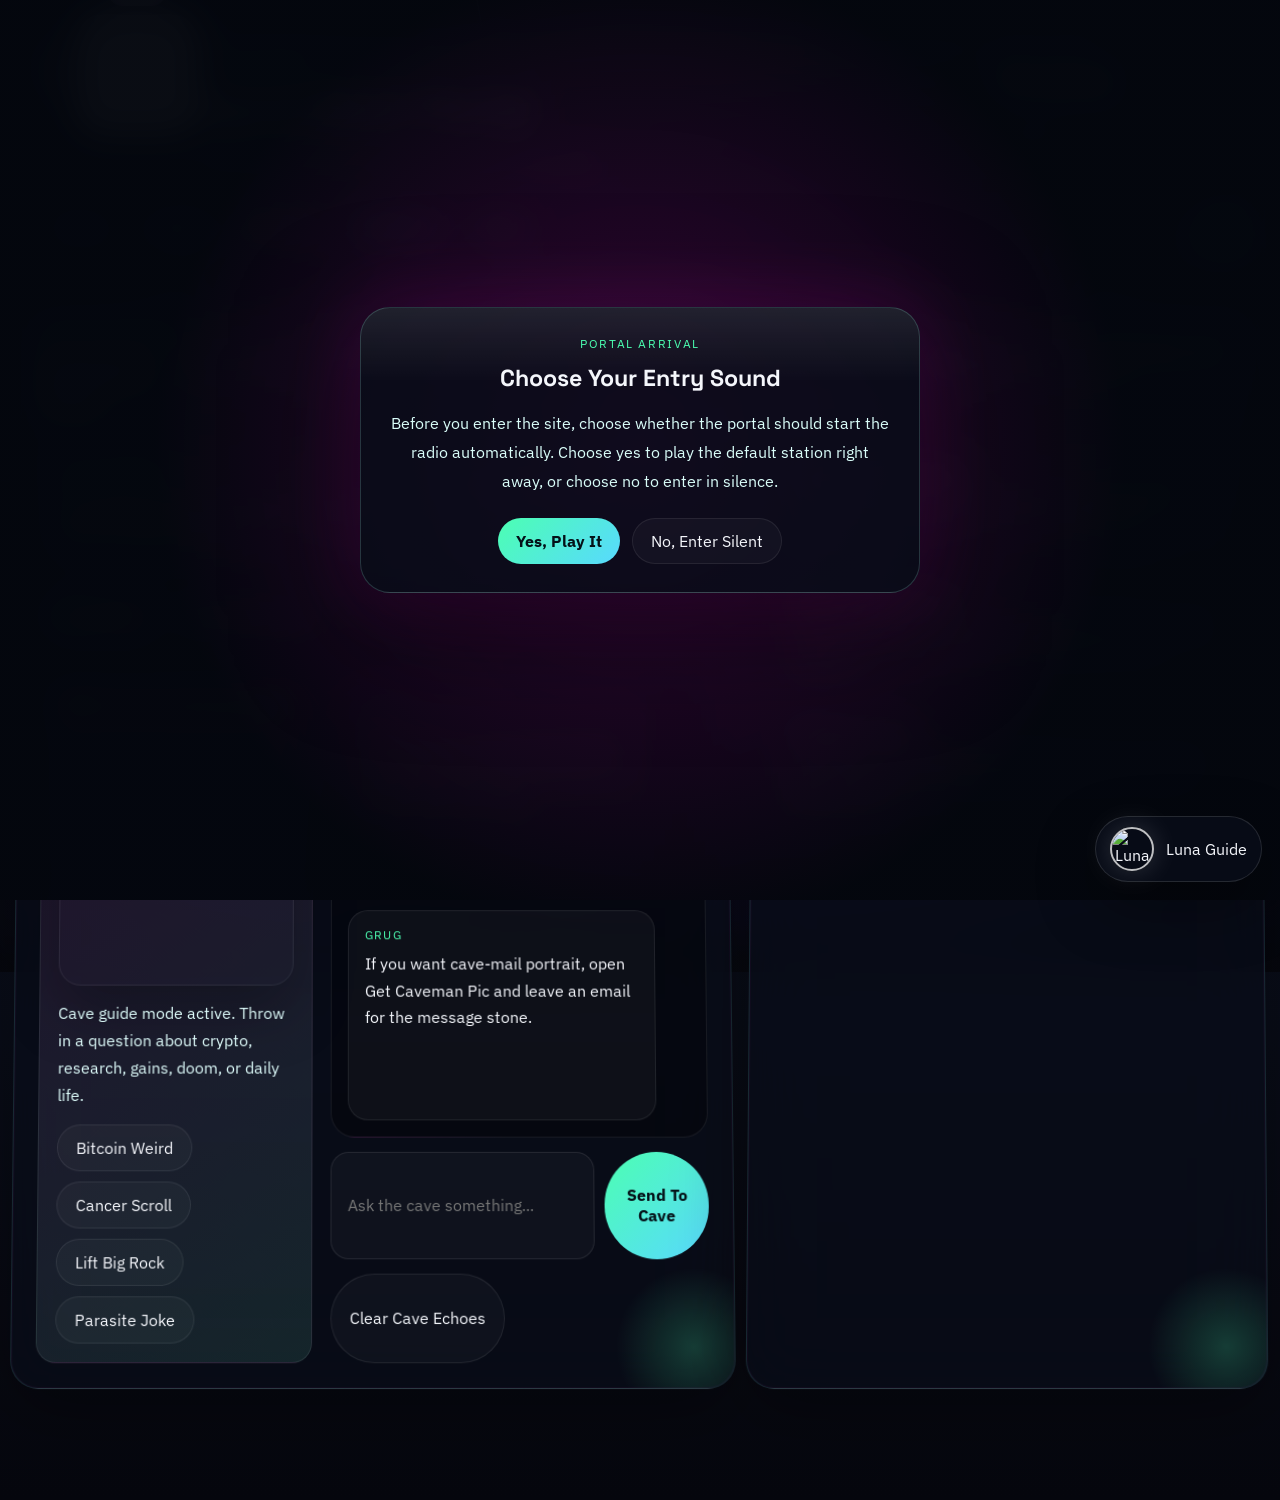
==== caveman.html @ ecd0a14e "Add files via upload" ====
<!doctype html>
<html lang="en">
  <head>
    <meta charset="UTF-8" />
    <meta name="viewport" content="width=device-width, initial-scale=1.0" />
    <meta
      name="description"
      content="A local-first signal hub for crypto market data, recent research records, and an optional opt-in radio."
    />
    <meta name="theme-color" content="#08111f" />
    <title>Abyss Watchers | Caveman Cave</title>
    <link rel="manifest" href="./manifest.json?v=20260410c" />
    <link rel="preconnect" href="https://fonts.googleapis.com" />
    <link rel="preconnect" href="https://fonts.gstatic.com" crossorigin />
    <link
      href="https://fonts.googleapis.com/css2?family=Space+Grotesk:wght@400;500;700&family=IBM+Plex+Sans:wght@400;500;600&display=swap"
      rel="stylesheet"
    />
    <link rel="stylesheet" href="./styles.css?v=20260410c" />
  </head>
  <body data-default-realm="caveman">
    <div id="abyssStage" class="abyss-stage" aria-hidden="true">
      <div class="abyss-stars"></div>
      <div class="abyss-grid-plane"></div>
      <div class="reactive-orb"></div>
      <div class="portal-sheen"></div>
      <div class="portal-beam"></div>
      <div class="portal-rings"></div>
      <div class="portal-iris"></div>
      <img
        class="abyss-logo-layer abyss-logo-echo"
        src="./assets/abyss-watchers-logo.PNG"
        alt=""
      />
      <img
        class="abyss-logo-layer abyss-logo-core"
        src="./assets/abyss-watchers-logo.PNG"
        alt=""
      />
      <div class="portal-core-glow"></div>
      <div class="abyss-vignette"></div>
    </div>
    <div class="realm-hud" aria-hidden="true">
      <p class="realm-kicker">Portal Drift</p>
      <h2 id="realmLabel" class="realm-label">Threshold</h2>
      <div class="realm-meter">
        <span id="realmMeterFill" class="realm-meter-fill"></span>
      </div>
      <p id="realmDepthValue" class="realm-depth-value">0% depth</p>
    </div>
    <div id="radioWelcomeModal" class="welcome-modal" role="dialog" aria-modal="true" aria-labelledby="radioWelcomeTitle">
      <div class="welcome-modal-backdrop"></div>
      <div class="welcome-modal-card">
        <p class="panel-label">Portal Arrival</p>
        <h2 id="radioWelcomeTitle">Choose Your Entry Sound</h2>
        <p class="welcome-copy">
          Before you enter the site, choose whether the portal should start the radio automatically.
          Choose yes to play the default station right away, or choose no to enter in silence.
        </p>
        <div class="welcome-actions">
          <button id="acceptRadio" class="primary-button" type="button">Yes, Play It</button>
          <button id="declineRadio" class="ghost-button" type="button">No, Enter Silent</button>
        </div>
      </div>
    </div>
    <div class="background-grid" aria-hidden="true"></div>
    <div class="page-shell">
      <div class="secret-cat" aria-label="Hidden cat charm">
        <div class="secret-cat-bubble">purr</div>
        <img
          class="secret-cat-image"
          src="./assets/luna.jpeg"
          alt="A fluffy black cat peeking out from the top of the website"
        />
      </div>
      <header class="site-nav glass-card">
        <div class="site-brand">
          <img
            class="site-logo"
            src="./assets/abyss-watchers-logo.PNG"
            alt="Abyss Watchers logo"
          />
          <div class="site-brand-copy">
            <p class="eyebrow">Abyss Watchers</p>
            <h1 class="site-title">Signal Mesh Portal</h1>
            <p class="subtle-copy">Choose a realm instead of digging through one huge page.</p>
          </div>
        </div>
        <div class="realm-nav" role="tablist" aria-label="Website realms">
          <a class="realm-tab" role="tab" data-realm-target="portal" aria-selected="true" href="./index.html">Portal</a>
          <a class="realm-tab" role="tab" data-realm-target="crypto" aria-selected="false" href="./crypto.html">Crypto</a>
          <a class="realm-tab" role="tab" data-realm-target="research" aria-selected="false" href="./research.html">Research</a>
          <a class="realm-tab" role="tab" data-realm-target="caveman" aria-selected="false" href="./caveman.html">Caveman</a>
          <a class="realm-tab" role="tab" data-realm-target="radio" aria-selected="false" href="./radio.html">Radio</a>
        </div>
      </header>
      <header class="hero" data-realm-pane="portal">
        <div class="hero-copy">
          <p class="eyebrow">Portal Realm</p>
          <h2 class="hero-title">Track the chain. Read the lab. Drift through the abyss.</h2>
          <p class="hero-text">
            Abyss Watchers now splits the experience into separate realms so crypto,
            NCBI health research, the caveman cave, and radio each get their own
            space instead of piling into one crowded screen.
          </p>
          <div class="hero-actions">
            <button id="refreshAll" class="primary-button" type="button">Refresh Mesh</button>
                <a class="ghost-button nav-link-button" href="./crypto.html">Open Crypto Realm</a>
                <a class="ghost-button nav-link-button" href="./research.html">Open Research Realm</a>
            <a id="openCavemanBot" class="ghost-button nav-link-button" href="./caveman.html">
              Enter Caveman Cave
            </a>
            <a class="ghost-button nav-link-button" href="./radio.html">Open Radio Realm</a>
            <button id="sharePack" class="ghost-button" type="button">Export Signal Pack</button>
            <label class="ghost-button import-button">
              Import Signal Pack
              <input id="importPack" type="file" accept="application/json" hidden />
            </label>
          </div>
          <p class="scene-instruction">Scroll to dive deeper. Click anywhere to send a ripple through the abyss.</p>
          <p id="statusMessage" class="status-message" aria-live="polite">
            Booting local mesh...
          </p>
        </div>
        <aside class="hero-panel glass-card">
          <div class="hero-art-shell">
            <img
              class="hero-art"
              src="./assets/abyss-watchers-logo.PNG"
              alt="Abyss Watchers portal artwork"
            />
            <div class="hero-art-copy">
              <p class="panel-label">Portal Feed</p>
              <p class="hero-art-text">
                The signal field bends as you move. Market motion, publication records,
                and radio controls all float inside the same abyss.
              </p>
            </div>
          </div>
          <p class="panel-label">Node Profile</p>
          <div class="node-profile">
            <div>
              <p class="metric-label">Health focus</p>
              <p id="activeTopicLabel" class="metric-value">Metabolic Health</p>
            </div>
            <div>
              <p class="metric-label">Tracked assets</p>
              <p id="watchlistCount" class="metric-value">0</p>
            </div>
            <div>
              <p class="metric-label">Node ID</p>
              <p id="nodeFingerprint" class="metric-value">Generating...</p>
            </div>
            <div>
              <p class="metric-label">Pack trust</p>
              <p id="packTrustStatus" class="metric-value">Unsigned</p>
            </div>
          </div>
          <div class="node-notes">
            <label for="nodeNotes">Why this node matters</label>
            <textarea
              id="nodeNotes"
              rows="5"
              placeholder="Leave context for your community, thesis notes, or trade ideas..."
            ></textarea>
          </div>
        </aside>
      </header>

      <main class="dashboard">
        <section class="control-strip glass-card" data-realm-pane="research">
          <div class="control-group">
            <label for="scienceQuery">Research query</label>
            <div class="search-row">
              <input
                id="scienceQuery"
                type="search"
                placeholder="Search cardio, muscle growth, viruses, parasites, cancer..."
              />
              <button id="runResearchSearch" type="button">Scan Papers</button>
            </div>
          </div>
          <div class="control-group">
            <p>Health channels</p>
            <div id="topicChips" class="chip-row" role="tablist" aria-label="Health research topics"></div>
          </div>
          <div class="control-group">
            <p>Quick move</p>
            <div class="chip-row">
              <button class="topic-chip" type="button" data-realm-target="portal">Back To Portal</button>
              <button class="topic-chip" type="button" data-realm-target="crypto">Go To Crypto</button>
            </div>
          </div>
        </section>

        <section class="overview-grid" data-realm-pane="portal">
          <article class="glass-card overview-card">
            <p class="panel-label">Market Cap</p>
            <h2 id="globalMarketCap">$0</h2>
            <p id="marketCapChange" class="market-sentiment neutral">Waiting for feed...</p>
          </article>
          <article class="glass-card overview-card">
            <p class="panel-label">24h Volume</p>
            <h2 id="globalVolume">$0</h2>
            <p class="subtle-copy">Across the tracked crypto universe.</p>
          </article>
          <article class="glass-card overview-card">
            <p class="panel-label">BTC Dominance</p>
            <h2 id="btcDominance">0%</h2>
            <p class="subtle-copy">A quick check on risk appetite.</p>
          </article>
          <article class="glass-card overview-card">
            <p class="panel-label">Research Hits</p>
            <h2 id="paperCount">0</h2>
            <p class="subtle-copy">NCBI records matching your health or disease focus.</p>
          </article>
        </section>

        <section class="content-grid realm-switch-grid">
          <article class="glass-card" data-realm-pane="crypto">
            <div class="section-heading">
              <div>
                <p class="panel-label">Crypto Pulse</p>
                <h2>Market board</h2>
              </div>
              <p class="subtle-copy">Live from public market feeds.</p>
            </div>
            <div class="realm-tools">
              <div class="search-row">
                <input
                  id="assetInput"
                  type="text"
                  placeholder="bitcoin, ethereum, solana..."
                />
                <button id="addAsset" type="button">Add Asset</button>
              </div>
              <div class="chip-row">
                <button class="topic-chip" type="button" data-realm-target="portal">Back To Portal</button>
                <button class="topic-chip" type="button" data-realm-target="research">Go To Research</button>
              </div>
            </div>
            <div class="tab-row" role="tablist" aria-label="Crypto views">
              <button
                class="section-tab"
                type="button"
                role="tab"
                data-tab-group="crypto"
                data-tab-id="board"
                aria-selected="true"
              >
                Market Board
              </button>
              <button
                class="section-tab"
                type="button"
                role="tab"
                data-tab-group="crypto"
                data-tab-id="watchlist"
                aria-selected="false"
              >
                Watchlist
              </button>
              <button
                class="section-tab"
                type="button"
                role="tab"
                data-tab-group="crypto"
                data-tab-id="pulse"
                aria-selected="false"
              >
                Macro Pulse
              </button>
            </div>
            <div id="cryptoPaneBoard" class="tab-pane">
              <div class="table-shell">
                <table>
                  <thead>
                    <tr>
                      <th>Asset</th>
                      <th>Price</th>
                      <th>24h</th>
                      <th>Market cap</th>
                      <th>Volume</th>
                    </tr>
                  </thead>
                  <tbody id="marketTableBody"></tbody>
                </table>
              </div>
            </div>
            <div id="cryptoPaneWatchlist" class="tab-pane hidden">
              <div id="watchlist" class="watchlist"></div>
            </div>
            <div id="cryptoPanePulse" class="tab-pane hidden">
              <div id="marketInsights" class="summary-panel"></div>
            </div>
          </article>

          <article class="glass-card" data-realm-pane="research">
            <div class="section-heading">
              <div>
                <p class="panel-label">Research Radar</p>
                <h2>NCBI research records</h2>
              </div>
              <p class="subtle-copy">PubMed records from NCBI, with tabs for latest items, reviews, and clinical studies.</p>
            </div>
            <div class="tab-row" role="tablist" aria-label="Research views">
              <button
                class="section-tab"
                type="button"
                role="tab"
                data-tab-group="research"
                data-tab-id="latest"
                aria-selected="true"
              >
                Latest
              </button>
              <button
                class="section-tab"
                type="button"
                role="tab"
                data-tab-group="research"
                data-tab-id="reviews"
                aria-selected="false"
              >
                Reviews
              </button>
              <button
                class="section-tab"
                type="button"
                role="tab"
                data-tab-group="research"
                data-tab-id="clinical"
                aria-selected="false"
              >
                Clinical
              </button>
            </div>
            <div id="paperFeed" class="paper-feed"></div>
          </article>
        </section>

        <section class="content-grid" data-realm-pane="portal">
          <article class="glass-card">
            <div class="section-heading">
              <div>
                <p class="panel-label">Mesh Trust</p>
                <h2>Signed sharing</h2>
              </div>
              <p class="subtle-copy">
                Portable packs are owned by your node and verified on import.
              </p>
            </div>
            <div class="summary-panel">
              <article class="summary-point">
                <h3>Self-owned identity</h3>
                <p>Your browser creates and keeps a local node keypair for signed signal packs.</p>
              </article>
              <article class="summary-point">
                <h3>Verified imports</h3>
                <p>Imported packs are checked against the included public key so tampered or unsigned bundles are visible immediately.</p>
              </article>
              <article class="summary-point">
                <h3>NCBI-backed reading</h3>
                <p>The research tabs now pull PubMed record metadata from NCBI instead of a broader cross-publisher feed.</p>
              </article>
            </div>
          </article>

          <article class="glass-card">
            <div class="section-heading">
              <div>
                <p class="panel-label">Signal Summary</p>
                <h2>Cross-domain briefing</h2>
              </div>
              <p class="subtle-copy">A quick narrative stitched from market and research movement.</p>
            </div>
            <div id="summaryPanel" class="summary-panel"></div>
          </article>
        </section>

        <section class="content-grid caveman-grid" data-realm-pane="caveman">
          <article id="cavemanSection" class="glass-card caveman-card">
            <div class="section-heading">
              <div>
                <p class="panel-label">Primitive Relay</p>
                <h2>Caveman Cave</h2>
              </div>
              <p class="subtle-copy">
                Ask a question, get a ridiculous cave answer, then prep a caveman portrait email.
              </p>
            </div>
            <div class="caveman-ai-bar">
              <div>
                <p class="panel-label">Local Brain</p>
                <p id="cavemanAiStatus" class="subtle-copy">Checking local Ollama cave...</p>
              </div>
              <div class="radio-actions">
                <button id="cavemanToggleAi" class="ghost-button" type="button">Use Ollama Brain</button>
                <button id="cavemanRetryAi" class="ghost-button" type="button">Retry Brain Check</button>
              </div>
            </div>
            <div class="tab-row" role="tablist" aria-label="Caveman bot views">
              <button
                class="section-tab"
                type="button"
                role="tab"
                data-tab-group="caveman"
                data-tab-id="chat"
                aria-selected="true"
              >
                Stone Chat
              </button>
              <button
                class="section-tab"
                type="button"
                role="tab"
                data-tab-group="caveman"
                data-tab-id="gift"
                aria-selected="false"
              >
                Get Caveman Pic
              </button>
            </div>

            <div id="cavemanPaneChat" class="tab-pane">
              <div class="caveman-chat-layout">
                <aside class="caveman-portrait-shell">
                  <img
                    class="caveman-portrait"
                    src="./assets/caveman.webp"
                    alt="Humorous caveman portrait"
                  />
                  <p class="caveman-caption">
                    Cave guide mode active. Throw in a question about crypto, research, gains, doom, or daily life.
                  </p>
                  <div class="chip-row caveman-prompts">
                    <button class="topic-chip" type="button" data-caveman-prompt="Why is bitcoin acting weird today?">
                      Bitcoin Weird
                    </button>
                    <button class="topic-chip" type="button" data-caveman-prompt="What does new cancer research mean?">
                      Cancer Scroll
                    </button>
                    <button class="topic-chip" type="button" data-caveman-prompt="How do I get stronger fast?">
                      Lift Big Rock
                    </button>
                    <button class="topic-chip" type="button" data-caveman-prompt="Tell me something funny about parasites.">
                      Parasite Joke
                    </button>
                  </div>
                </aside>

                <div class="caveman-chat-shell">
                  <div id="cavemanTranscript" class="caveman-transcript" aria-live="polite"></div>
                  <div class="search-row caveman-input-row">
                    <input
                      id="cavemanInput"
                      type="text"
                      placeholder="Ask the cave something..."
                    />
                    <button id="cavemanSend" type="button">Send To Cave</button>
                  </div>
                  <button id="cavemanClear" class="ghost-button caveman-clear" type="button">
                    Clear Cave Echoes
                  </button>
                </div>
              </div>
            </div>

            <div id="cavemanPaneGift" class="tab-pane hidden">
              <div class="caveman-gift-grid">
                <div class="caveman-form">
                  <label for="cavemanName">Name</label>
                  <input id="cavemanName" type="text" placeholder="Who enter cave?" />
                  <label for="cavemanEmail">Email</label>
                  <input id="cavemanEmail" type="email" placeholder="Where Grug send message stone?" />
                  <p class="subtle-copy">
                    The static site can prepare the email in your mail app. Real automatic sending would need a mail service.
                  </p>
                </div>

                <div class="caveman-mail-card">
                  <img
                    class="caveman-mail-preview"
                    src="./assets/caveman.webp"
                    alt="Caveman portrait preview"
                  />
                  <div class="radio-actions">
                    <button id="cavemanPrepareEmail" class="primary-button" type="button">
                      Prepare Caveman Email
                    </button>
                    <a
                      id="cavemanOpenPortrait"
                      class="ghost-button caveman-link-button"
                      href="./assets/caveman.webp"
                      target="_blank"
                      rel="noreferrer"
                    >
                      Open Portrait
                    </a>
                  </div>
                  <p id="cavemanMailStatus" class="status-message">
                    Enter your name and email, then let the cave prepare the message.
                  </p>
                </div>
              </div>
            </div>
          </article>

          <article class="glass-card">
            <div class="section-heading">
              <div>
                <p class="panel-label">Primitive Protocol</p>
                <h2>How the cave works</h2>
              </div>
              <p class="subtle-copy">Ridiculous on purpose, honest about what the browser can actually do.</p>
            </div>
            <div class="summary-panel">
              <article class="summary-point">
                <h3>Question-based replies</h3>
                <p>The bot riffs differently if you ask about crypto, health, cancer, viruses, parasites, workouts, or everyday nonsense.</p>
              </article>
              <article class="summary-point">
                <h3>Name and email ritual</h3>
                <p>The cave asks who you are, remembers your name locally, and uses your email to prepare a prefilled caveman message.</p>
              </article>
              <article class="summary-point">
                <h3>No fake sending</h3>
                <p>This node does not silently send mail on its own. It opens your mail app with the caveman picture link so the flow stays factual.</p>
              </article>
            </div>
          </article>
        </section>

        <section class="content-grid" data-realm-pane="radio">
          <article class="glass-card radio-card">
            <div class="section-heading">
              <div>
                <p class="panel-label">Broadcast Console</p>
                <h2>Portal soundtrack</h2>
              </div>
              <p class="subtle-copy">Music choice now happens at entry. Use the console here after you enter.</p>
            </div>

            <div class="radio-console-copy">
              <p class="radio-copy">
                If you entered in silence, you can reopen the portal prompt or load a custom YouTube station from here.
              </p>
              <button id="reopenRadioPrompt" class="ghost-button" type="button">Reopen Music Prompt</button>
            </div>

            <div id="radioControls" class="radio-controls hidden">
              <div class="control-group">
                <p>Quick fills</p>
                <div class="chip-row">
                  <button class="topic-chip" type="button" data-radio-fill="Abyss auto radio">
                    Default Station
                  </button>
                  <button class="topic-chip" type="button" data-radio-fill="Luhh Dyl mix">
                    Luhh Dyl
                  </button>
                </div>
              </div>

              <div class="control-group">
                <label for="radioInput">YouTube link or ID</label>
                <div class="search-row">
                  <input
                    id="radioInput"
                    type="text"
                    placeholder="Paste a YouTube video or playlist link to start the station"
                  />
                  <button id="loadRadio" type="button">Load Station</button>
                </div>
              </div>

              <div class="radio-actions">
                <button id="openYoutubeSearch" class="ghost-button" type="button">
                  Search On YouTube
                </button>
                <button id="stopRadio" class="ghost-button" type="button">
                  Stop Radio
                </button>
              </div>

              <p id="radioStatus" class="status-message">
                Pick a YouTube link or use a quick fill, then load the station.
              </p>

              <div id="radioPlayerShell" class="radio-player-shell hidden">
                <iframe
                  id="radioPlayer"
                  class="radio-player"
                  title="Abyss Watchers radio"
                  allow="autoplay; encrypted-media; picture-in-picture"
                  referrerpolicy="strict-origin-when-cross-origin"
                ></iframe>
              </div>
            </div>
          </article>

          <article class="glass-card">
            <div class="section-heading">
              <div>
                <p class="panel-label">Playback Notes</p>
                <h2>How the radio behaves</h2>
              </div>
              <p class="subtle-copy">Built to respect user choice and browser autoplay rules.</p>
            </div>
            <div class="summary-panel">
              <article class="summary-point">
                <h3>Consent first</h3>
                <p>The station stays silent until someone chooses yes in the welcome portal prompt.</p>
              </article>
              <article class="summary-point">
                <h3>Source accuracy</h3>
                <p>Crypto data comes from CoinGecko and research results come from NCBI PubMed records, which surface legitimate indexed articles but do not replace scientific review.</p>
              </article>
              <article class="summary-point">
                <h3>Autoplay caveat</h3>
                <p>Because browsers can still block audible autoplay, the player may occasionally need one extra press inside the YouTube frame even after consent.</p>
              </article>
            </div>
          </article>
        </section>
      </main>
    </div>

    <template id="topicChipTemplate">
      <button class="topic-chip" type="button" role="tab" aria-selected="false"></button>
    </template>

    <aside class="luna-guide">
      <button id="lunaToggle" class="luna-toggle" type="button" aria-expanded="false">
        <img class="luna-avatar" src="./assets/luna.jpeg" alt="Luna the helper cat" />
        <span>Luna Guide</span>
      </button>
      <section id="lunaPanel" class="luna-panel hidden" aria-label="Luna helper guide">
        <div class="luna-panel-header">
          <img class="luna-avatar luna-avatar-large" src="./assets/luna.jpeg" alt="Luna the helper cat" />
          <div>
            <p class="panel-label">Helper AI</p>
            <h2>Luna Guide</h2>
            <p id="lunaContext" class="subtle-copy">Luna is watching the portal.</p>
          </div>
        </div>
        <div id="lunaTranscript" class="luna-transcript" aria-live="polite"></div>
        <div id="lunaFaqChips" class="chip-row luna-faqs"></div>
        <div class="search-row">
          <input id="lunaInput" type="text" placeholder="Ask Luna where things are..." />
          <button id="lunaSend" type="button">Ask Luna</button>
        </div>
      </section>
    </aside>

    <script src="./app.js?v=20260410c" defer></script>
  </body>
</html>
---- styles.css ----
:root {
  --bg: #08111f;
  --bg-soft: rgba(9, 18, 32, 0.82);
  --panel: rgba(9, 18, 32, 0.72);
  --panel-strong: rgba(16, 30, 52, 0.94);
  --text: #f4f6fb;
  --muted: #9eb1c7;
  --accent: #4cffb2;
  --accent-strong: #00d68f;
  --warm: #ffb84d;
  --danger: #ff6b7d;
  --border: rgba(255, 255, 255, 0.08);
  --shadow: 0 30px 80px rgba(0, 0, 0, 0.32);
  --radius-xl: 28px;
  --radius-lg: 20px;
  --scene-drift-x: 0px;
  --scene-drift-y: 0px;
  --scene-rotate: -8deg;
  --scene-zoom: 1;
  --scene-card-shift: 0px;
  --pulse-x: 50%;
  --pulse-y: 50%;
  --pointer-x: 50%;
  --pointer-y: 50%;
  --pointer-tilt-x: 0deg;
  --pointer-tilt-y: 0deg;
  --realm-hue: 0deg;
  --realm-saturation: 1;
  --realm-progress: 0;
  --portal-energy: 1;
}

* {
  box-sizing: border-box;
}

html {
  color-scheme: dark;
}

body {
  margin: 0;
  min-height: 100vh;
  font-family: "IBM Plex Sans", sans-serif;
  color: var(--text);
  background:
    radial-gradient(circle at top left, rgba(76, 255, 178, 0.12), transparent 24%),
    radial-gradient(circle at top right, rgba(72, 145, 255, 0.18), transparent 22%),
    linear-gradient(180deg, #060710 0%, #0b1020 38%, #05060d 100%);
  overflow-x: hidden;
}

body::before {
  content: "";
  position: fixed;
  inset: 0;
  background:
    radial-gradient(circle at var(--pulse-x) var(--pulse-y), rgba(255, 0, 224, 0.18), transparent 0),
    radial-gradient(circle at 50% 40%, rgba(145, 255, 244, 0.11), transparent 30%);
  opacity: 0.9;
  pointer-events: none;
  z-index: 0;
}

body.scene-pulse::before {
  animation: pulse-wave 900ms ease-out forwards;
}

body[data-realm="crypto"] {
  --realm-hue: 24deg;
  --realm-saturation: 1.18;
}

body[data-realm="research"] {
  --realm-hue: 110deg;
  --realm-saturation: 1.08;
}

body[data-realm="caveman"] {
  --realm-hue: -46deg;
  --realm-saturation: 1.14;
}

body[data-realm="radio"] {
  --realm-hue: 58deg;
  --realm-saturation: 1.2;
}

.abyss-stage {
  position: fixed;
  inset: -8vh -6vw;
  z-index: 0;
  overflow: hidden;
  pointer-events: none;
  transform:
    translate3d(var(--scene-drift-x), var(--scene-drift-y), 0)
    scale(var(--scene-zoom));
  transition: transform 220ms ease-out;
}

.abyss-logo-layer,
.abyss-stars,
.abyss-grid-plane,
.abyss-vignette,
.reactive-orb,
.portal-sheen,
.portal-beam,
.portal-rings,
.portal-iris,
.portal-core-glow {
  position: absolute;
  inset: 0;
}

.abyss-stars {
  background:
    radial-gradient(circle at 18% 24%, rgba(188, 255, 249, 0.88) 0 2px, transparent 3px),
    radial-gradient(circle at 82% 22%, rgba(255, 0, 228, 0.8) 0 2px, transparent 3px),
    radial-gradient(circle at 72% 74%, rgba(84, 255, 210, 0.75) 0 2px, transparent 3px),
    radial-gradient(circle at 10% 70%, rgba(255, 255, 255, 0.7) 0 1px, transparent 2px),
    radial-gradient(circle at 42% 12%, rgba(109, 184, 255, 0.65) 0 1px, transparent 2px);
  filter: blur(0.2px);
  opacity: 0.9;
  transform: translate3d(calc(var(--scene-drift-x) * -0.5), calc(var(--scene-drift-y) * -0.4), 0);
}

.abyss-grid-plane {
  background-image:
    linear-gradient(rgba(122, 247, 255, 0.11) 1px, transparent 1px),
    linear-gradient(90deg, rgba(255, 0, 217, 0.12) 1px, transparent 1px);
  background-size: 64px 64px;
  opacity: 0.25;
  transform:
    perspective(1200px)
    rotateX(78deg)
    translateY(44vh)
    scale(1.8);
  transform-origin: center;
}

.reactive-orb {
  background:
    radial-gradient(circle at var(--pointer-x) var(--pointer-y), rgba(255, 255, 255, 0.18), transparent 0),
    radial-gradient(circle at 50% 50%, rgba(255, 0, 228, 0.08), transparent 38%);
  mix-blend-mode: screen;
  opacity: 0.95;
  filter: hue-rotate(var(--realm-hue)) saturate(var(--realm-saturation));
  animation: portal-orb-pulse 9s ease-in-out infinite;
}

.portal-sheen {
  background:
    linear-gradient(120deg, transparent 0%, rgba(255, 255, 255, 0.06) 42%, transparent 52%),
    radial-gradient(circle at var(--pointer-x) var(--pointer-y), rgba(84, 255, 210, 0.16), transparent 26%);
  opacity: 0.7;
  transform: translate3d(calc(var(--scene-drift-x) * -0.22), calc(var(--scene-drift-y) * -0.22), 0);
}

.portal-beam {
  background:
    radial-gradient(circle at center, rgba(247, 76, 255, 0.28), transparent 18%),
    conic-gradient(from 0deg, rgba(84, 255, 210, 0.08), rgba(255, 0, 221, 0.2), rgba(84, 255, 210, 0.08));
  filter: blur(18px) hue-rotate(var(--realm-hue)) saturate(calc(1.25 * var(--realm-saturation)));
  transform: scale(calc(0.94 + var(--realm-progress) * 0.12));
  opacity: calc(0.58 + var(--realm-progress) * 0.2);
}

.portal-rings {
  inset: 12vh 14vw;
  margin: auto;
  border-radius: 50%;
  border: 1px solid rgba(163, 255, 245, 0.22);
  box-shadow:
    0 0 0 14px rgba(255, 0, 217, 0.06),
    0 0 0 42px rgba(84, 255, 210, 0.05),
    0 0 120px rgba(255, 0, 221, 0.16);
  transform:
    translate3d(calc(var(--scene-drift-x) * 0.15), calc(var(--scene-drift-y) * 0.15), 0)
    rotateX(var(--pointer-tilt-y))
    rotateY(var(--pointer-tilt-x))
    scale(calc(0.92 + var(--realm-progress) * 0.18));
  animation: portal-ring-spin 16s linear infinite;
}

.portal-iris {
  inset: 20vh 24vw;
  margin: auto;
  border-radius: 50%;
  background:
    radial-gradient(circle at center, rgba(255, 255, 255, 0.8) 0 2%, rgba(255, 0, 228, 0.55) 9%, rgba(15, 9, 22, 0.1) 21%, transparent 40%),
    conic-gradient(from 0deg, rgba(255, 0, 225, 0.34), rgba(84, 255, 210, 0.18), rgba(255, 0, 225, 0.34));
  filter: blur(10px);
  opacity: calc(0.72 + var(--realm-progress) * 0.2);
  transform:
    rotate(calc(var(--scene-rotate) * -1.8))
    translate3d(calc(var(--scene-drift-x) * 0.2), calc(var(--scene-drift-y) * 0.2), 0)
    scale(calc(0.9 + var(--realm-progress) * 0.24));
  animation: portal-iris-breathe 5.8s ease-in-out infinite;
}

.abyss-logo-layer {
  width: min(84vw, 1080px);
  height: min(84vw, 1080px);
  margin: auto;
  top: 50%;
  left: 50%;
  inset: auto;
  transform-origin: center;
}

.abyss-logo-core {
  transform:
    translate(-50%, -48%)
    translate3d(calc(var(--scene-drift-x) * 0.28), calc(var(--scene-drift-y) * 0.28), 0)
    rotate(var(--scene-rotate))
    rotateX(var(--pointer-tilt-y))
    rotateY(var(--pointer-tilt-x))
    scale(calc(1 + (var(--scene-zoom) - 1) * 1.15));
  filter:
    hue-rotate(var(--realm-hue))
    saturate(calc(1.24 * var(--realm-saturation)))
    contrast(1.18)
    brightness(0.96)
    drop-shadow(0 0 66px rgba(255, 0, 225, 0.48));
  opacity: 0.96;
}

.abyss-logo-echo {
  transform:
    translate(calc(-50% + (var(--scene-drift-x) * -0.32)), calc(-48% + (var(--scene-drift-y) * -0.32)))
    rotate(calc(var(--scene-rotate) * -1))
    scale(1.24);
  filter: blur(18px) saturate(1.7);
  opacity: 0.4;
  mix-blend-mode: screen;
}

.portal-core-glow {
  inset: 26vh 33vw;
  margin: auto;
  border-radius: 50%;
  background:
    radial-gradient(circle, rgba(255, 255, 255, 0.92) 0 7%, rgba(255, 0, 228, 0.46) 15%, rgba(84, 255, 210, 0.12) 28%, transparent 56%);
  filter: blur(18px);
  opacity: calc(0.85 + var(--realm-progress) * 0.15);
}

.abyss-vignette {
  background:
    radial-gradient(circle at center, transparent 26%, rgba(5, 6, 13, 0.18) 58%, rgba(5, 6, 13, 0.92) 100%),
    linear-gradient(180deg, rgba(4, 6, 12, 0.12), rgba(4, 6, 12, 0.65));
}

button,
input,
textarea {
  font: inherit;
}

button {
  cursor: pointer;
  border: 0;
}

.background-grid {
  position: fixed;
  inset: 0;
  background-image:
    linear-gradient(rgba(255, 255, 255, 0.05) 1px, transparent 1px),
    linear-gradient(90deg, rgba(255, 255, 255, 0.05) 1px, transparent 1px);
  background-size: 70px 70px;
  mask-image: radial-gradient(circle at center, black 45%, transparent 90%);
  pointer-events: none;
}

.page-shell {
  position: relative;
  z-index: 1;
  width: min(1380px, calc(100% - 32px));
  margin: 0 auto;
  padding: 32px 0 120px;
}

.site-nav {
  display: grid;
  gap: 18px;
  margin-bottom: 22px;
}

.site-brand {
  display: flex;
  align-items: center;
  gap: 18px;
  flex-wrap: wrap;
}

.site-logo {
  width: clamp(88px, 10vw, 132px);
  aspect-ratio: 1 / 1;
  object-fit: cover;
  border-radius: 26px;
  border: 1px solid rgba(255, 255, 255, 0.14);
  box-shadow: 0 24px 60px rgba(0, 0, 0, 0.32);
}

.site-brand-copy {
  display: grid;
  gap: 6px;
}

.site-title {
  margin: 0;
  font-size: clamp(2rem, 3vw, 3rem);
  line-height: 0.96;
}

.realm-nav {
  display: flex;
  gap: 10px;
  flex-wrap: wrap;
}

.realm-tab {
  border-radius: 999px;
  padding: 12px 18px;
  background: rgba(255, 255, 255, 0.04);
  color: var(--text);
  border: 1px solid rgba(255, 255, 255, 0.1);
  text-decoration: none;
  display: inline-flex;
  align-items: center;
  justify-content: center;
  transition:
    transform 180ms ease,
    border-color 180ms ease,
    background 180ms ease,
    box-shadow 180ms ease;
}

.realm-tab[aria-selected="true"] {
  background: linear-gradient(135deg, rgba(84, 255, 210, 0.22), rgba(255, 0, 225, 0.2));
  border-color: rgba(84, 255, 210, 0.45);
  box-shadow: 0 0 32px rgba(255, 0, 225, 0.16);
}

.realm-switch-grid {
  align-items: start;
}

.realm-tools {
  display: grid;
  gap: 14px;
  margin-bottom: 18px;
}

.nav-link-button {
  text-decoration: none;
  display: inline-flex;
  align-items: center;
  justify-content: center;
}

.luna-guide {
  position: fixed;
  right: 18px;
  bottom: 18px;
  z-index: 6;
  display: grid;
  justify-items: end;
  gap: 12px;
}

.luna-toggle {
  display: inline-flex;
  align-items: center;
  gap: 12px;
  padding: 10px 14px;
  border-radius: 999px;
  background: rgba(8, 12, 23, 0.92);
  color: var(--text);
  border: 1px solid rgba(255, 255, 255, 0.12);
  box-shadow: 0 24px 60px rgba(0, 0, 0, 0.34);
}

.luna-avatar {
  width: 44px;
  height: 44px;
  object-fit: cover;
  border-radius: 50%;
  border: 2px solid rgba(255, 255, 255, 0.74);
  box-shadow: 0 0 28px rgba(255, 255, 255, 0.16);
}

.luna-avatar-large {
  width: 72px;
  height: 72px;
}

.luna-panel {
  width: min(420px, calc(100vw - 28px));
  padding: 18px;
  border-radius: 26px;
  background:
    linear-gradient(180deg, rgba(255, 255, 255, 0.08), transparent 26%),
    rgba(7, 11, 21, 0.96);
  border: 1px solid rgba(255, 255, 255, 0.12);
  box-shadow: 0 28px 90px rgba(0, 0, 0, 0.42);
  display: grid;
  gap: 14px;
}

.luna-panel-header {
  display: grid;
  grid-template-columns: auto 1fr;
  gap: 14px;
  align-items: center;
}

.luna-transcript {
  min-height: 220px;
  max-height: 320px;
  overflow: auto;
  padding: 14px;
  border-radius: 20px;
  border: 1px solid rgba(255, 255, 255, 0.08);
  background: rgba(255, 255, 255, 0.03);
  display: grid;
  gap: 10px;
}

.luna-bubble {
  max-width: 92%;
  padding: 12px 14px;
  border-radius: 18px;
  border: 1px solid rgba(255, 255, 255, 0.08);
}

.luna-bubble p {
  margin: 0;
  line-height: 1.6;
}

.luna-bubble-bot {
  background: rgba(255, 255, 255, 0.04);
}

.luna-bubble-user {
  margin-left: auto;
  background: linear-gradient(145deg, rgba(255, 214, 235, 0.18), rgba(255, 255, 255, 0.08));
}

.luna-speaker {
  margin-bottom: 6px !important;
  font-size: 0.72rem;
  letter-spacing: 0.12em;
  text-transform: uppercase;
  color: #ffdff1;
}

.luna-faqs {
  align-items: stretch;
}

.secret-cat {
  position: fixed;
  top: 8px;
  left: clamp(20px, 6vw, 92px);
  z-index: 4;
  display: grid;
  justify-items: center;
  gap: 8px;
  transform: translateY(-22%);
  transition: transform 220ms ease;
}

.secret-cat:hover {
  transform: translateY(0);
}

.secret-cat-bubble {
  padding: 8px 14px;
  border-radius: 999px;
  background: rgba(255, 245, 252, 0.94);
  color: #38162d;
  font-family: "Space Grotesk", sans-serif;
  font-size: 0.86rem;
  font-weight: 700;
  letter-spacing: 0.08em;
  text-transform: lowercase;
  box-shadow:
    0 14px 34px rgba(0, 0, 0, 0.18),
    0 0 20px rgba(255, 182, 222, 0.28);
}

.secret-cat-image {
  width: 120px;
  aspect-ratio: 1 / 1;
  object-fit: cover;
  border-radius: 26px;
  border: 1px solid rgba(255, 255, 255, 0.58);
  background: rgba(255, 255, 255, 0.9);
  box-shadow:
    0 18px 46px rgba(0, 0, 0, 0.28),
    0 0 44px rgba(255, 255, 255, 0.18);
}

.realm-hud {
  position: fixed;
  top: 24px;
  right: 24px;
  z-index: 2;
  width: min(280px, calc(100vw - 32px));
  padding: 18px;
  border-radius: 24px;
  background: rgba(8, 12, 23, 0.52);
  border: 1px solid rgba(166, 255, 244, 0.16);
  backdrop-filter: blur(22px);
  box-shadow: 0 20px 60px rgba(0, 0, 0, 0.34);
}

.welcome-modal {
  position: fixed;
  inset: 0;
  z-index: 5;
  display: grid;
  place-items: center;
  padding: 20px;
}

.welcome-modal-backdrop {
  position: absolute;
  inset: 0;
  background:
    radial-gradient(circle at center, rgba(255, 0, 221, 0.18), rgba(4, 7, 14, 0.88) 62%),
    rgba(3, 5, 11, 0.82);
  backdrop-filter: blur(16px);
}

.welcome-modal-card {
  position: relative;
  z-index: 1;
  width: min(560px, 100%);
  padding: 28px;
  border-radius: 30px;
  background:
    linear-gradient(180deg, rgba(255, 255, 255, 0.09), transparent 26%),
    rgba(9, 12, 24, 0.84);
  border: 1px solid rgba(168, 255, 244, 0.18);
  box-shadow:
    0 30px 120px rgba(0, 0, 0, 0.52),
    0 0 80px rgba(255, 0, 228, 0.18);
  text-align: center;
}

.welcome-copy {
  margin: 16px 0 22px;
  color: #dafefa;
  line-height: 1.8;
}

.welcome-actions {
  display: flex;
  gap: 12px;
  justify-content: center;
  flex-wrap: wrap;
}

.realm-kicker,
.realm-depth-value {
  margin: 0;
  text-transform: uppercase;
  letter-spacing: 0.14em;
  font-size: 0.72rem;
  color: #c4fff7;
}

.realm-label {
  margin: 8px 0 12px;
  font-size: clamp(1.1rem, 2vw, 1.5rem);
}

.realm-meter {
  width: 100%;
  height: 10px;
  border-radius: 999px;
  background: rgba(255, 255, 255, 0.08);
  overflow: hidden;
  margin-bottom: 12px;
}

.realm-meter-fill {
  display: block;
  height: 100%;
  width: calc(var(--realm-progress) * 100%);
  border-radius: inherit;
  background: linear-gradient(90deg, #6dffe0, #ff31e9);
  box-shadow: 0 0 28px rgba(255, 49, 233, 0.5);
}

.hero,
.content-grid,
.overview-grid {
  display: grid;
  gap: 20px;
}

.hero {
  grid-template-columns: 1.5fr 0.9fr;
  align-items: stretch;
  margin-bottom: 28px;
  min-height: 92vh;
  padding-top: 6vh;
}

.hero-copy,
.glass-card {
  position: relative;
  overflow: hidden;
}

.hero-copy {
  padding: 28px 0;
  transform: translateY(calc(var(--scene-card-shift) * -0.35));
}

.eyebrow,
.panel-label {
  margin: 0 0 12px;
  text-transform: uppercase;
  letter-spacing: 0.14em;
  font-size: 0.72rem;
  color: var(--accent);
}

h1,
h2 {
  margin: 0;
  font-family: "Space Grotesk", sans-serif;
}

h1 {
  max-width: 14ch;
  font-size: clamp(3rem, 5vw, 5.6rem);
  line-height: 0.94;
}

h2 {
  font-size: clamp(1.45rem, 1.8vw, 2rem);
}

.hero-title {
  max-width: 13ch;
  font-size: clamp(3rem, 5vw, 5.2rem);
  line-height: 0.94;
}

.hero-text,
.subtle-copy,
.status-message,
.paper-meta,
.summary-panel p,
.watchlist-item p {
  color: var(--muted);
}

.hero-text {
  max-width: 62ch;
  font-size: 1.05rem;
  line-height: 1.75;
  margin: 18px 0 24px;
}

.scene-instruction {
  margin: 0 0 14px;
  color: #f2deff;
  font-size: 0.95rem;
  letter-spacing: 0.06em;
  text-transform: uppercase;
  text-shadow: 0 0 18px rgba(255, 0, 221, 0.32);
}

.hero-actions {
  display: flex;
  gap: 12px;
  flex-wrap: wrap;
  margin-bottom: 16px;
}

.primary-button,
.ghost-button,
.search-row button,
.watchlist-item button,
.topic-chip {
  border-radius: 999px;
  padding: 12px 18px;
  transition:
    transform 180ms ease,
    background 180ms ease,
    border-color 180ms ease;
}

.primary-button,
.search-row button {
  background: linear-gradient(135deg, var(--accent) 0%, #58d9ff 100%);
  color: #041118;
  font-weight: 700;
}

.ghost-button,
.watchlist-item button,
.topic-chip {
  background: rgba(255, 255, 255, 0.03);
  color: var(--text);
  border: 1px solid var(--border);
}

.primary-button:hover,
.ghost-button:hover,
.search-row button:hover,
.watchlist-item button:hover,
.topic-chip:hover {
  transform: translateY(-1px);
}

.glass-card {
  background:
    linear-gradient(180deg, rgba(255, 255, 255, 0.09), transparent 30%),
    rgba(8, 13, 24, 0.68);
  border: 1px solid rgba(140, 255, 248, 0.12);
  border-radius: var(--radius-xl);
  box-shadow:
    0 20px 70px rgba(0, 0, 0, 0.36),
    inset 0 0 0 1px rgba(255, 0, 230, 0.04);
  backdrop-filter: blur(30px);
  padding: 24px;
  transform:
    perspective(900px)
    translateY(calc(var(--scene-card-shift) * -0.2))
    rotateX(1.6deg);
}

.hero-panel::after,
.glass-card::after {
  content: "";
  position: absolute;
  inset: auto -40px -40px auto;
  width: 160px;
  height: 160px;
  background: radial-gradient(circle, rgba(76, 255, 178, 0.2), transparent 68%);
  pointer-events: none;
}

.hero-art-shell {
  margin-bottom: 18px;
  border-radius: 24px;
  overflow: hidden;
  border: 1px solid rgba(255, 255, 255, 0.08);
  background: rgba(255, 255, 255, 0.03);
}

.hero-art {
  display: block;
  width: 100%;
  aspect-ratio: 1 / 1;
  object-fit: cover;
  transform:
    scale(1.08)
    translate3d(calc(var(--scene-drift-x) * -0.2), calc(var(--scene-drift-y) * -0.2), 0)
    rotate(calc(var(--scene-rotate) * -0.25));
  filter: saturate(1.12) contrast(1.06);
}

.hero-art-copy {
  padding: 16px 18px 18px;
}

.hero-art-text {
  margin: 0;
  color: var(--muted);
  line-height: 1.7;
}

.node-profile {
  display: grid;
  grid-template-columns: repeat(3, minmax(0, 1fr));
  gap: 14px;
  margin-bottom: 18px;
}

.metric-label {
  margin: 0 0 6px;
  font-size: 0.8rem;
  color: var(--muted);
}

.metric-value {
  margin: 0;
  font-size: 1.1rem;
  font-weight: 600;
  word-break: break-word;
}

.node-notes label,
.control-group label,
.control-group p {
  display: block;
  margin: 0 0 10px;
  color: var(--text);
  font-weight: 500;
}

textarea,
input {
  width: 100%;
  background: rgba(255, 255, 255, 0.03);
  border: 1px solid rgba(255, 255, 255, 0.09);
  border-radius: 18px;
  color: var(--text);
  padding: 14px 16px;
}

textarea {
  resize: vertical;
  min-height: 120px;
}

.dashboard {
  display: grid;
  gap: 20px;
  position: relative;
}

.realm-switch-grid {
  display: none;
}

body[data-realm="crypto"] .realm-switch-grid,
body[data-realm="research"] .realm-switch-grid {
  display: grid;
}

.control-strip {
  display: grid;
  grid-template-columns: repeat(3, minmax(0, 1fr));
  gap: 18px;
  margin-top: -8vh;
}

.search-row {
  display: flex;
  gap: 10px;
}

.chip-row,
.watchlist {
  display: flex;
  gap: 10px;
  flex-wrap: wrap;
}

.topic-chip[aria-selected="true"] {
  background: rgba(76, 255, 178, 0.12);
  border-color: rgba(76, 255, 178, 0.45);
  color: var(--accent);
}

.overview-grid {
  grid-template-columns: repeat(4, minmax(0, 1fr));
}

.overview-card h2 {
  margin-bottom: 8px;
}

.market-sentiment {
  font-weight: 600;
}

.market-sentiment.positive,
.change-up {
  color: var(--accent);
}

.market-sentiment.negative,
.change-down {
  color: var(--danger);
}

.trust-verified {
  color: var(--accent);
}

.trust-warning {
  color: var(--warm);
}

.trust-error {
  color: var(--danger);
}

.content-grid {
  grid-template-columns: 1.2fr 1fr;
}

.section-heading {
  display: flex;
  justify-content: space-between;
  gap: 16px;
  align-items: start;
  margin-bottom: 18px;
}

.tab-row {
  display: flex;
  gap: 10px;
  flex-wrap: wrap;
  margin-bottom: 18px;
}

.section-tab {
  border-radius: 999px;
  padding: 11px 16px;
  background: rgba(255, 255, 255, 0.03);
  color: var(--text);
  border: 1px solid rgba(255, 255, 255, 0.1);
  transition:
    transform 180ms ease,
    border-color 180ms ease,
    background 180ms ease;
}

.section-tab[aria-selected="true"] {
  background: linear-gradient(135deg, rgba(84, 255, 210, 0.18), rgba(255, 0, 225, 0.16));
  border-color: rgba(84, 255, 210, 0.45);
  color: #dbfffb;
}

.section-tab:hover {
  transform: translateY(-1px);
}

.tab-pane {
  min-height: 200px;
}

.table-shell {
  overflow-x: auto;
}

table {
  width: 100%;
  border-collapse: collapse;
}

th,
td {
  padding: 14px 0;
  text-align: left;
  border-bottom: 1px solid rgba(255, 255, 255, 0.06);
}

th {
  font-size: 0.82rem;
  color: var(--muted);
  font-weight: 600;
}

.asset-cell {
  display: flex;
  gap: 12px;
  align-items: center;
}

.asset-icon {
  width: 36px;
  height: 36px;
  border-radius: 50%;
  object-fit: cover;
  background: rgba(255, 255, 255, 0.05);
}

.paper-feed {
  display: grid;
  gap: 14px;
}

.hidden {
  display: none !important;
}

.paper-card,
.watchlist-item,
.summary-point {
  border-radius: var(--radius-lg);
  border: 1px solid rgba(255, 255, 255, 0.08);
  background: rgba(255, 255, 255, 0.03);
}

.paper-card {
  padding: 18px;
}

.paper-card-top {
  display: grid;
  grid-template-columns: auto 1fr;
  gap: 14px;
  align-items: start;
}

.paper-badge {
  width: 48px;
  height: 48px;
  border-radius: 16px;
  display: grid;
  place-items: center;
  background: linear-gradient(145deg, rgba(255, 0, 225, 0.24), rgba(84, 255, 210, 0.22));
  color: #f8fbff;
  font-weight: 700;
  letter-spacing: 0.08em;
}

.paper-card h3 {
  margin: 0 0 10px;
  font-size: 1.04rem;
  line-height: 1.4;
}

.paper-meta {
  margin: 0 0 8px;
  font-size: 0.9rem;
}

.paper-card a {
  color: #a9ffdf;
  text-decoration: none;
}

.paper-card a:hover {
  text-decoration: underline;
}

.paper-actions {
  display: flex;
  gap: 12px;
  flex-wrap: wrap;
  align-items: center;
}

.paper-preview-button {
  padding: 10px 14px;
}

.paper-preview {
  margin-top: 14px;
  padding: 14px;
  border-radius: 16px;
  background: rgba(255, 255, 255, 0.04);
  border: 1px solid rgba(255, 255, 255, 0.08);
}

.paper-preview p {
  margin: 0 0 10px;
  color: var(--muted);
  line-height: 1.65;
}

.paper-preview p:last-child {
  margin-bottom: 0;
}

.watchlist {
  align-items: stretch;
}

.watchlist-item {
  display: flex;
  justify-content: space-between;
  align-items: center;
  gap: 14px;
  width: 100%;
  padding: 14px 16px;
}

.watchlist-item h3,
.summary-point h3 {
  margin: 0 0 6px;
  font-size: 1rem;
}

.watchlist-item p,
.summary-panel p {
  margin: 0;
}

.summary-panel {
  display: grid;
  gap: 12px;
}

.summary-point {
  padding: 16px;
}

.radio-card,
.radio-controls,
.radio-consent {
  display: grid;
  gap: 16px;
}

.radio-console-copy {
  display: flex;
  justify-content: space-between;
  gap: 16px;
  align-items: center;
  flex-wrap: wrap;
}

.radio-copy {
  margin: 0;
  max-width: 54ch;
  color: var(--muted);
  line-height: 1.7;
}

.radio-actions {
  display: flex;
  gap: 10px;
  flex-wrap: wrap;
}

.radio-player-shell {
  border-radius: var(--radius-lg);
  overflow: hidden;
  border: 1px solid rgba(255, 255, 255, 0.08);
  background:
    linear-gradient(145deg, rgba(88, 217, 255, 0.12), rgba(76, 255, 178, 0.1)),
    rgba(255, 255, 255, 0.02);
  min-height: 360px;
}

.radio-player {
  width: 100%;
  min-height: 360px;
  border: 0;
  display: block;
}

.caveman-grid {
  grid-template-columns: 1.28fr 0.92fr;
}

.caveman-card {
  display: grid;
  gap: 18px;
}

.caveman-ai-bar {
  display: flex;
  align-items: center;
  justify-content: space-between;
  gap: 16px;
  padding: 14px 16px;
  border-radius: 20px;
  background: rgba(255, 255, 255, 0.04);
  border: 1px solid rgba(255, 255, 255, 0.08);
}

.caveman-chat-layout,
.caveman-gift-grid {
  display: grid;
  gap: 18px;
}

.caveman-chat-layout {
  grid-template-columns: 0.84fr 1.16fr;
}

.caveman-gift-grid {
  grid-template-columns: 0.78fr 1.22fr;
}

.caveman-portrait-shell,
.caveman-mail-card {
  padding: 18px;
  border-radius: var(--radius-lg);
  border: 1px solid rgba(255, 255, 255, 0.08);
  background:
    linear-gradient(145deg, rgba(255, 0, 225, 0.08), rgba(84, 255, 210, 0.08)),
    rgba(255, 255, 255, 0.03);
}

.caveman-portrait-shell,
.caveman-chat-shell,
.caveman-form,
.caveman-mail-card {
  display: grid;
  gap: 14px;
}

.caveman-portrait,
.caveman-mail-preview {
  width: 100%;
  border-radius: 22px;
  object-fit: cover;
  border: 1px solid rgba(255, 255, 255, 0.08);
  box-shadow: 0 24px 60px rgba(0, 0, 0, 0.28);
}

.caveman-portrait {
  aspect-ratio: 4 / 5;
}

.caveman-mail-preview {
  aspect-ratio: 4 / 3;
}

.caveman-caption {
  margin: 0;
  color: #defcfb;
  line-height: 1.7;
}

.caveman-prompts {
  align-items: stretch;
}

.caveman-transcript {
  min-height: 420px;
  max-height: 520px;
  overflow: auto;
  padding: 16px;
  border-radius: 24px;
  border: 1px solid rgba(255, 255, 255, 0.08);
  background:
    radial-gradient(circle at top left, rgba(255, 0, 221, 0.12), transparent 30%),
    rgba(3, 5, 11, 0.58);
  display: grid;
  gap: 12px;
}

.caveman-bubble {
  max-width: 90%;
  padding: 14px 16px;
  border-radius: 20px;
  border: 1px solid rgba(255, 255, 255, 0.08);
}

.caveman-bubble p {
  margin: 0;
  line-height: 1.65;
}

.caveman-bubble-bot {
  background: rgba(255, 255, 255, 0.04);
}

.caveman-bubble-user {
  margin-left: auto;
  background: linear-gradient(145deg, rgba(84, 255, 210, 0.15), rgba(255, 0, 225, 0.16));
}

.caveman-speaker {
  margin-bottom: 6px !important;
  text-transform: uppercase;
  letter-spacing: 0.12em;
  font-size: 0.72rem;
  color: var(--accent);
}

.caveman-input-row {
  align-items: stretch;
}

.caveman-clear {
  justify-self: start;
}

.caveman-form {
  align-content: start;
}

.caveman-link-button {
  display: inline-flex;
  align-items: center;
  justify-content: center;
  text-decoration: none;
}

.hero,
.dashboard > section {
  position: relative;
  z-index: 1;
}

@keyframes pulse-wave {
  0% {
    background:
      radial-gradient(circle at var(--pulse-x) var(--pulse-y), rgba(255, 0, 224, 0.38) 0 0, transparent 0),
      radial-gradient(circle at 50% 40%, rgba(145, 255, 244, 0.11), transparent 30%);
  }

  100% {
    background:
      radial-gradient(circle at var(--pulse-x) var(--pulse-y), rgba(255, 0, 224, 0) 0 360px, transparent 520px),
      radial-gradient(circle at 50% 40%, rgba(145, 255, 244, 0.11), transparent 30%);
  }
}

@keyframes portal-ring-spin {
  from {
    transform:
      translate3d(calc(var(--scene-drift-x) * 0.15), calc(var(--scene-drift-y) * 0.15), 0)
      rotate(0deg)
      scale(calc(0.92 + var(--realm-progress) * 0.18));
  }

  to {
    transform:
      translate3d(calc(var(--scene-drift-x) * 0.15), calc(var(--scene-drift-y) * 0.15), 0)
      rotate(360deg)
      scale(calc(0.92 + var(--realm-progress) * 0.18));
  }
}

@keyframes portal-iris-breathe {
  0%,
  100% {
    filter: blur(10px) brightness(1);
  }

  50% {
    filter: blur(4px) brightness(1.2);
  }
}

@keyframes portal-orb-pulse {
  0%,
  100% {
    opacity: 0.76;
    transform: scale(1);
  }

  50% {
    opacity: 1;
    transform: scale(1.04);
  }
}

.empty-state {
  padding: 18px;
  border-radius: var(--radius-lg);
  background: rgba(255, 255, 255, 0.03);
  color: var(--muted);
}

@media (max-width: 1120px) {
  .hero,
  .content-grid,
  .control-strip,
  .overview-grid,
  .caveman-grid,
  .caveman-chat-layout,
  .caveman-gift-grid {
    grid-template-columns: 1fr;
  }

  .site-brand {
    align-items: flex-start;
  }

  .hero-copy {
    padding-top: 0;
  }

  .control-strip {
    margin-top: 0;
  }

  .realm-hud {
    position: static;
    width: 100%;
    margin: 0 auto 16px;
  }

  .secret-cat {
    left: 20px;
  }
}

@media (max-width: 700px) {
  .page-shell {
    width: min(100% - 20px, 1380px);
    padding-top: 20px;
  }

  .glass-card {
    padding: 18px;
  }

  .abyss-logo-layer {
    width: min(120vw, 760px);
    height: min(120vw, 760px);
  }

  .portal-rings,
  .portal-iris,
  .portal-core-glow {
    inset: 24vh 10vw;
  }

  .hero {
    min-height: auto;
    padding-top: 0;
  }

  .search-row,
  .hero-actions,
  .node-profile,
  .radio-actions,
  .welcome-actions,
  .radio-console-copy,
  .caveman-ai-bar,
  .realm-nav,
  .site-brand {
    flex-direction: column;
    grid-template-columns: 1fr;
  }

  .luna-guide {
    right: 12px;
    left: 12px;
    justify-items: stretch;
  }

  .search-row button,
  .primary-button,
  .ghost-button,
  .realm-tab {
    width: 100%;
  }

  .luna-toggle {
    width: 100%;
    justify-content: center;
  }

  .secret-cat {
    left: 12px;
    transform: translateY(-46%);
  }

  .secret-cat-image {
    width: 92px;
    border-radius: 20px;
  }

  h1 {
    max-width: none;
  }
}

@media (prefers-reduced-motion: reduce) {
  :root {
    --scene-drift-x: 0px !important;
    --scene-drift-y: 0px !important;
    --scene-rotate: -8deg !important;
    --scene-zoom: 1 !important;
    --scene-card-shift: 0px !important;
  }

  .abyss-stage,
  .glass-card,
  .hero-art,
  .portal-rings,
  .portal-iris {
    transition: none;
    transform: none;
  }
}
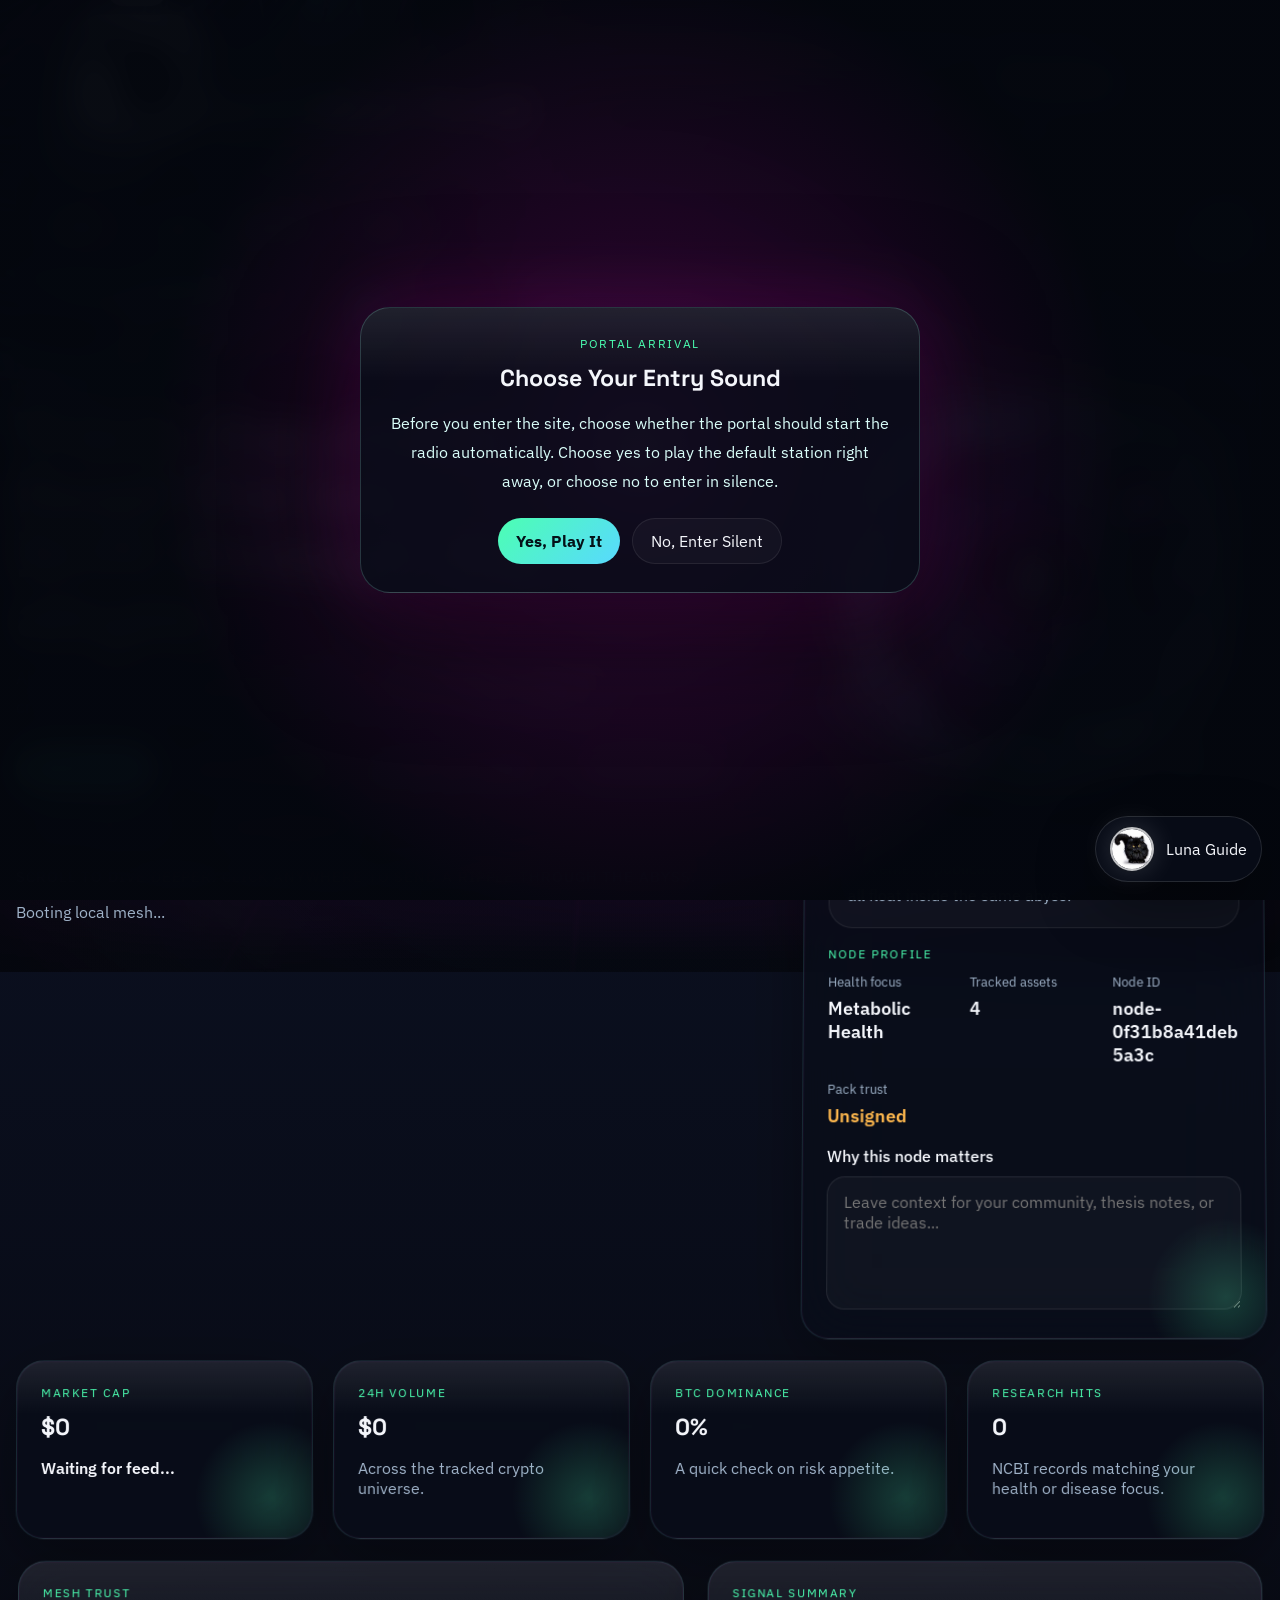
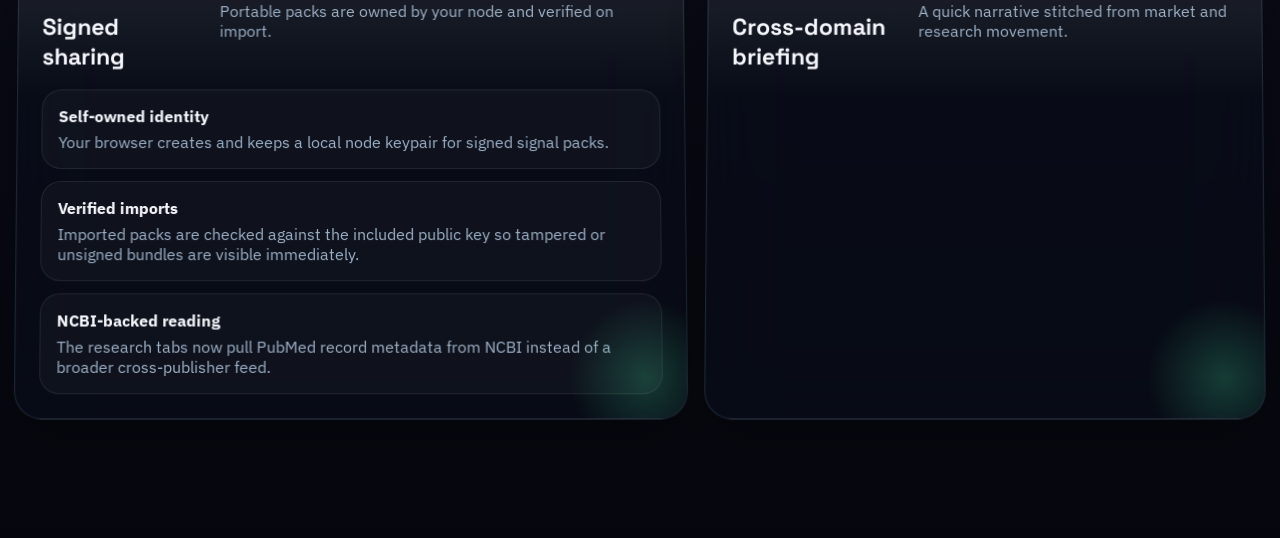
==== commit a123261c: "Refocus site on crypto research and radio" ====
--- a/caveman.html
+++ b/caveman.html
@@ -3,655 +3,12 @@
   <head>
     <meta charset="UTF-8" />
     <meta name="viewport" content="width=device-width, initial-scale=1.0" />
-    <meta
-      name="description"
-      content="A local-first signal hub for crypto market data, recent research records, and an optional opt-in radio."
-    />
-    <meta name="theme-color" content="#08111f" />
-    <title>Abyss Watchers | Caveman Cave</title>
-    <link rel="manifest" href="./manifest.json?v=20260410c" />
-    <link rel="preconnect" href="https://fonts.googleapis.com" />
-    <link rel="preconnect" href="https://fonts.gstatic.com" crossorigin />
-    <link
-      href="https://fonts.googleapis.com/css2?family=Space+Grotesk:wght@400;500;700&family=IBM+Plex+Sans:wght@400;500;600&display=swap"
-      rel="stylesheet"
-    />
-    <link rel="stylesheet" href="./styles.css?v=20260410c" />
+    <meta http-equiv="refresh" content="0; url=./index.html" />
+    <title>Abyss Watchers | Redirecting</title>
+    <link rel="canonical" href="./index.html" />
   </head>
-  <body data-default-realm="caveman">
-    <div id="abyssStage" class="abyss-stage" aria-hidden="true">
-      <div class="abyss-stars"></div>
-      <div class="abyss-grid-plane"></div>
-      <div class="reactive-orb"></div>
-      <div class="portal-sheen"></div>
-      <div class="portal-beam"></div>
-      <div class="portal-rings"></div>
-      <div class="portal-iris"></div>
-      <img
-        class="abyss-logo-layer abyss-logo-echo"
-        src="./assets/abyss-watchers-logo.PNG"
-        alt=""
-      />
-      <img
-        class="abyss-logo-layer abyss-logo-core"
-        src="./assets/abyss-watchers-logo.PNG"
-        alt=""
-      />
-      <div class="portal-core-glow"></div>
-      <div class="abyss-vignette"></div>
-    </div>
-    <div class="realm-hud" aria-hidden="true">
-      <p class="realm-kicker">Portal Drift</p>
-      <h2 id="realmLabel" class="realm-label">Threshold</h2>
-      <div class="realm-meter">
-        <span id="realmMeterFill" class="realm-meter-fill"></span>
-      </div>
-      <p id="realmDepthValue" class="realm-depth-value">0% depth</p>
-    </div>
-    <div id="radioWelcomeModal" class="welcome-modal" role="dialog" aria-modal="true" aria-labelledby="radioWelcomeTitle">
-      <div class="welcome-modal-backdrop"></div>
-      <div class="welcome-modal-card">
-        <p class="panel-label">Portal Arrival</p>
-        <h2 id="radioWelcomeTitle">Choose Your Entry Sound</h2>
-        <p class="welcome-copy">
-          Before you enter the site, choose whether the portal should start the radio automatically.
-          Choose yes to play the default station right away, or choose no to enter in silence.
-        </p>
-        <div class="welcome-actions">
-          <button id="acceptRadio" class="primary-button" type="button">Yes, Play It</button>
-          <button id="declineRadio" class="ghost-button" type="button">No, Enter Silent</button>
-        </div>
-      </div>
-    </div>
-    <div class="background-grid" aria-hidden="true"></div>
-    <div class="page-shell">
-      <div class="secret-cat" aria-label="Hidden cat charm">
-        <div class="secret-cat-bubble">purr</div>
-        <img
-          class="secret-cat-image"
-          src="./assets/luna.jpeg"
-          alt="A fluffy black cat peeking out from the top of the website"
-        />
-      </div>
-      <header class="site-nav glass-card">
-        <div class="site-brand">
-          <img
-            class="site-logo"
-            src="./assets/abyss-watchers-logo.PNG"
-            alt="Abyss Watchers logo"
-          />
-          <div class="site-brand-copy">
-            <p class="eyebrow">Abyss Watchers</p>
-            <h1 class="site-title">Signal Mesh Portal</h1>
-            <p class="subtle-copy">Choose a realm instead of digging through one huge page.</p>
-          </div>
-        </div>
-        <div class="realm-nav" role="tablist" aria-label="Website realms">
-          <a class="realm-tab" role="tab" data-realm-target="portal" aria-selected="true" href="./index.html">Portal</a>
-          <a class="realm-tab" role="tab" data-realm-target="crypto" aria-selected="false" href="./crypto.html">Crypto</a>
-          <a class="realm-tab" role="tab" data-realm-target="research" aria-selected="false" href="./research.html">Research</a>
-          <a class="realm-tab" role="tab" data-realm-target="caveman" aria-selected="false" href="./caveman.html">Caveman</a>
-          <a class="realm-tab" role="tab" data-realm-target="radio" aria-selected="false" href="./radio.html">Radio</a>
-        </div>
-      </header>
-      <header class="hero" data-realm-pane="portal">
-        <div class="hero-copy">
-          <p class="eyebrow">Portal Realm</p>
-          <h2 class="hero-title">Track the chain. Read the lab. Drift through the abyss.</h2>
-          <p class="hero-text">
-            Abyss Watchers now splits the experience into separate realms so crypto,
-            NCBI health research, the caveman cave, and radio each get their own
-            space instead of piling into one crowded screen.
-          </p>
-          <div class="hero-actions">
-            <button id="refreshAll" class="primary-button" type="button">Refresh Mesh</button>
-                <a class="ghost-button nav-link-button" href="./crypto.html">Open Crypto Realm</a>
-                <a class="ghost-button nav-link-button" href="./research.html">Open Research Realm</a>
-            <a id="openCavemanBot" class="ghost-button nav-link-button" href="./caveman.html">
-              Enter Caveman Cave
-            </a>
-            <a class="ghost-button nav-link-button" href="./radio.html">Open Radio Realm</a>
-            <button id="sharePack" class="ghost-button" type="button">Export Signal Pack</button>
-            <label class="ghost-button import-button">
-              Import Signal Pack
-              <input id="importPack" type="file" accept="application/json" hidden />
-            </label>
-          </div>
-          <p class="scene-instruction">Scroll to dive deeper. Click anywhere to send a ripple through the abyss.</p>
-          <p id="statusMessage" class="status-message" aria-live="polite">
-            Booting local mesh...
-          </p>
-        </div>
-        <aside class="hero-panel glass-card">
-          <div class="hero-art-shell">
-            <img
-              class="hero-art"
-              src="./assets/abyss-watchers-logo.PNG"
-              alt="Abyss Watchers portal artwork"
-            />
-            <div class="hero-art-copy">
-              <p class="panel-label">Portal Feed</p>
-              <p class="hero-art-text">
-                The signal field bends as you move. Market motion, publication records,
-                and radio controls all float inside the same abyss.
-              </p>
-            </div>
-          </div>
-          <p class="panel-label">Node Profile</p>
-          <div class="node-profile">
-            <div>
-              <p class="metric-label">Health focus</p>
-              <p id="activeTopicLabel" class="metric-value">Metabolic Health</p>
-            </div>
-            <div>
-              <p class="metric-label">Tracked assets</p>
-              <p id="watchlistCount" class="metric-value">0</p>
-            </div>
-            <div>
-              <p class="metric-label">Node ID</p>
-              <p id="nodeFingerprint" class="metric-value">Generating...</p>
-            </div>
-            <div>
-              <p class="metric-label">Pack trust</p>
-              <p id="packTrustStatus" class="metric-value">Unsigned</p>
-            </div>
-          </div>
-          <div class="node-notes">
-            <label for="nodeNotes">Why this node matters</label>
-            <textarea
-              id="nodeNotes"
-              rows="5"
-              placeholder="Leave context for your community, thesis notes, or trade ideas..."
-            ></textarea>
-          </div>
-        </aside>
-      </header>
-
-      <main class="dashboard">
-        <section class="control-strip glass-card" data-realm-pane="research">
-          <div class="control-group">
-            <label for="scienceQuery">Research query</label>
-            <div class="search-row">
-              <input
-                id="scienceQuery"
-                type="search"
-                placeholder="Search cardio, muscle growth, viruses, parasites, cancer..."
-              />
-              <button id="runResearchSearch" type="button">Scan Papers</button>
-            </div>
-          </div>
-          <div class="control-group">
-            <p>Health channels</p>
-            <div id="topicChips" class="chip-row" role="tablist" aria-label="Health research topics"></div>
-          </div>
-          <div class="control-group">
-            <p>Quick move</p>
-            <div class="chip-row">
-              <button class="topic-chip" type="button" data-realm-target="portal">Back To Portal</button>
-              <button class="topic-chip" type="button" data-realm-target="crypto">Go To Crypto</button>
-            </div>
-          </div>
-        </section>
-
-        <section class="overview-grid" data-realm-pane="portal">
-          <article class="glass-card overview-card">
-            <p class="panel-label">Market Cap</p>
-            <h2 id="globalMarketCap">$0</h2>
-            <p id="marketCapChange" class="market-sentiment neutral">Waiting for feed...</p>
-          </article>
-          <article class="glass-card overview-card">
-            <p class="panel-label">24h Volume</p>
-            <h2 id="globalVolume">$0</h2>
-            <p class="subtle-copy">Across the tracked crypto universe.</p>
-          </article>
-          <article class="glass-card overview-card">
-            <p class="panel-label">BTC Dominance</p>
-            <h2 id="btcDominance">0%</h2>
-            <p class="subtle-copy">A quick check on risk appetite.</p>
-          </article>
-          <article class="glass-card overview-card">
-            <p class="panel-label">Research Hits</p>
-            <h2 id="paperCount">0</h2>
-            <p class="subtle-copy">NCBI records matching your health or disease focus.</p>
-          </article>
-        </section>
-
-        <section class="content-grid realm-switch-grid">
-          <article class="glass-card" data-realm-pane="crypto">
-            <div class="section-heading">
-              <div>
-                <p class="panel-label">Crypto Pulse</p>
-                <h2>Market board</h2>
-              </div>
-              <p class="subtle-copy">Live from public market feeds.</p>
-            </div>
-            <div class="realm-tools">
-              <div class="search-row">
-                <input
-                  id="assetInput"
-                  type="text"
-                  placeholder="bitcoin, ethereum, solana..."
-                />
-                <button id="addAsset" type="button">Add Asset</button>
-              </div>
-              <div class="chip-row">
-                <button class="topic-chip" type="button" data-realm-target="portal">Back To Portal</button>
-                <button class="topic-chip" type="button" data-realm-target="research">Go To Research</button>
-              </div>
-            </div>
-            <div class="tab-row" role="tablist" aria-label="Crypto views">
-              <button
-                class="section-tab"
-                type="button"
-                role="tab"
-                data-tab-group="crypto"
-                data-tab-id="board"
-                aria-selected="true"
-              >
-                Market Board
-              </button>
-              <button
-                class="section-tab"
-                type="button"
-                role="tab"
-                data-tab-group="crypto"
-                data-tab-id="watchlist"
-                aria-selected="false"
-              >
-                Watchlist
-              </button>
-              <button
-                class="section-tab"
-                type="button"
-                role="tab"
-                data-tab-group="crypto"
-                data-tab-id="pulse"
-                aria-selected="false"
-              >
-                Macro Pulse
-              </button>
-            </div>
-            <div id="cryptoPaneBoard" class="tab-pane">
-              <div class="table-shell">
-                <table>
-                  <thead>
-                    <tr>
-                      <th>Asset</th>
-                      <th>Price</th>
-                      <th>24h</th>
-                      <th>Market cap</th>
-                      <th>Volume</th>
-                    </tr>
-                  </thead>
-                  <tbody id="marketTableBody"></tbody>
-                </table>
-              </div>
-            </div>
-            <div id="cryptoPaneWatchlist" class="tab-pane hidden">
-              <div id="watchlist" class="watchlist"></div>
-            </div>
-            <div id="cryptoPanePulse" class="tab-pane hidden">
-              <div id="marketInsights" class="summary-panel"></div>
-            </div>
-          </article>
-
-          <article class="glass-card" data-realm-pane="research">
-            <div class="section-heading">
-              <div>
-                <p class="panel-label">Research Radar</p>
-                <h2>NCBI research records</h2>
-              </div>
-              <p class="subtle-copy">PubMed records from NCBI, with tabs for latest items, reviews, and clinical studies.</p>
-            </div>
-            <div class="tab-row" role="tablist" aria-label="Research views">
-              <button
-                class="section-tab"
-                type="button"
-                role="tab"
-                data-tab-group="research"
-                data-tab-id="latest"
-                aria-selected="true"
-              >
-                Latest
-              </button>
-              <button
-                class="section-tab"
-                type="button"
-                role="tab"
-                data-tab-group="research"
-                data-tab-id="reviews"
-                aria-selected="false"
-              >
-                Reviews
-              </button>
-              <button
-                class="section-tab"
-                type="button"
-                role="tab"
-                data-tab-group="research"
-                data-tab-id="clinical"
-                aria-selected="false"
-              >
-                Clinical
-              </button>
-            </div>
-            <div id="paperFeed" class="paper-feed"></div>
-          </article>
-        </section>
-
-        <section class="content-grid" data-realm-pane="portal">
-          <article class="glass-card">
-            <div class="section-heading">
-              <div>
-                <p class="panel-label">Mesh Trust</p>
-                <h2>Signed sharing</h2>
-              </div>
-              <p class="subtle-copy">
-                Portable packs are owned by your node and verified on import.
-              </p>
-            </div>
-            <div class="summary-panel">
-              <article class="summary-point">
-                <h3>Self-owned identity</h3>
-                <p>Your browser creates and keeps a local node keypair for signed signal packs.</p>
-              </article>
-              <article class="summary-point">
-                <h3>Verified imports</h3>
-                <p>Imported packs are checked against the included public key so tampered or unsigned bundles are visible immediately.</p>
-              </article>
-              <article class="summary-point">
-                <h3>NCBI-backed reading</h3>
-                <p>The research tabs now pull PubMed record metadata from NCBI instead of a broader cross-publisher feed.</p>
-              </article>
-            </div>
-          </article>
-
-          <article class="glass-card">
-            <div class="section-heading">
-              <div>
-                <p class="panel-label">Signal Summary</p>
-                <h2>Cross-domain briefing</h2>
-              </div>
-              <p class="subtle-copy">A quick narrative stitched from market and research movement.</p>
-            </div>
-            <div id="summaryPanel" class="summary-panel"></div>
-          </article>
-        </section>
-
-        <section class="content-grid caveman-grid" data-realm-pane="caveman">
-          <article id="cavemanSection" class="glass-card caveman-card">
-            <div class="section-heading">
-              <div>
-                <p class="panel-label">Primitive Relay</p>
-                <h2>Caveman Cave</h2>
-              </div>
-              <p class="subtle-copy">
-                Ask a question, get a ridiculous cave answer, then prep a caveman portrait email.
-              </p>
-            </div>
-            <div class="caveman-ai-bar">
-              <div>
-                <p class="panel-label">Local Brain</p>
-                <p id="cavemanAiStatus" class="subtle-copy">Checking local Ollama cave...</p>
-              </div>
-              <div class="radio-actions">
-                <button id="cavemanToggleAi" class="ghost-button" type="button">Use Ollama Brain</button>
-                <button id="cavemanRetryAi" class="ghost-button" type="button">Retry Brain Check</button>
-              </div>
-            </div>
-            <div class="tab-row" role="tablist" aria-label="Caveman bot views">
-              <button
-                class="section-tab"
-                type="button"
-                role="tab"
-                data-tab-group="caveman"
-                data-tab-id="chat"
-                aria-selected="true"
-              >
-                Stone Chat
-              </button>
-              <button
-                class="section-tab"
-                type="button"
-                role="tab"
-                data-tab-group="caveman"
-                data-tab-id="gift"
-                aria-selected="false"
-              >
-                Get Caveman Pic
-              </button>
-            </div>
-
-            <div id="cavemanPaneChat" class="tab-pane">
-              <div class="caveman-chat-layout">
-                <aside class="caveman-portrait-shell">
-                  <img
-                    class="caveman-portrait"
-                    src="./assets/caveman.webp"
-                    alt="Humorous caveman portrait"
-                  />
-                  <p class="caveman-caption">
-                    Cave guide mode active. Throw in a question about crypto, research, gains, doom, or daily life.
-                  </p>
-                  <div class="chip-row caveman-prompts">
-                    <button class="topic-chip" type="button" data-caveman-prompt="Why is bitcoin acting weird today?">
-                      Bitcoin Weird
-                    </button>
-                    <button class="topic-chip" type="button" data-caveman-prompt="What does new cancer research mean?">
-                      Cancer Scroll
-                    </button>
-                    <button class="topic-chip" type="button" data-caveman-prompt="How do I get stronger fast?">
-                      Lift Big Rock
-                    </button>
-                    <button class="topic-chip" type="button" data-caveman-prompt="Tell me something funny about parasites.">
-                      Parasite Joke
-                    </button>
-                  </div>
-                </aside>
-
-                <div class="caveman-chat-shell">
-                  <div id="cavemanTranscript" class="caveman-transcript" aria-live="polite"></div>
-                  <div class="search-row caveman-input-row">
-                    <input
-                      id="cavemanInput"
-                      type="text"
-                      placeholder="Ask the cave something..."
-                    />
-                    <button id="cavemanSend" type="button">Send To Cave</button>
-                  </div>
-                  <button id="cavemanClear" class="ghost-button caveman-clear" type="button">
-                    Clear Cave Echoes
-                  </button>
-                </div>
-              </div>
-            </div>
-
-            <div id="cavemanPaneGift" class="tab-pane hidden">
-              <div class="caveman-gift-grid">
-                <div class="caveman-form">
-                  <label for="cavemanName">Name</label>
-                  <input id="cavemanName" type="text" placeholder="Who enter cave?" />
-                  <label for="cavemanEmail">Email</label>
-                  <input id="cavemanEmail" type="email" placeholder="Where Grug send message stone?" />
-                  <p class="subtle-copy">
-                    The static site can prepare the email in your mail app. Real automatic sending would need a mail service.
-                  </p>
-                </div>
-
-                <div class="caveman-mail-card">
-                  <img
-                    class="caveman-mail-preview"
-                    src="./assets/caveman.webp"
-                    alt="Caveman portrait preview"
-                  />
-                  <div class="radio-actions">
-                    <button id="cavemanPrepareEmail" class="primary-button" type="button">
-                      Prepare Caveman Email
-                    </button>
-                    <a
-                      id="cavemanOpenPortrait"
-                      class="ghost-button caveman-link-button"
-                      href="./assets/caveman.webp"
-                      target="_blank"
-                      rel="noreferrer"
-                    >
-                      Open Portrait
-                    </a>
-                  </div>
-                  <p id="cavemanMailStatus" class="status-message">
-                    Enter your name and email, then let the cave prepare the message.
-                  </p>
-                </div>
-              </div>
-            </div>
-          </article>
-
-          <article class="glass-card">
-            <div class="section-heading">
-              <div>
-                <p class="panel-label">Primitive Protocol</p>
-                <h2>How the cave works</h2>
-              </div>
-              <p class="subtle-copy">Ridiculous on purpose, honest about what the browser can actually do.</p>
-            </div>
-            <div class="summary-panel">
-              <article class="summary-point">
-                <h3>Question-based replies</h3>
-                <p>The bot riffs differently if you ask about crypto, health, cancer, viruses, parasites, workouts, or everyday nonsense.</p>
-              </article>
-              <article class="summary-point">
-                <h3>Name and email ritual</h3>
-                <p>The cave asks who you are, remembers your name locally, and uses your email to prepare a prefilled caveman message.</p>
-              </article>
-              <article class="summary-point">
-                <h3>No fake sending</h3>
-                <p>This node does not silently send mail on its own. It opens your mail app with the caveman picture link so the flow stays factual.</p>
-              </article>
-            </div>
-          </article>
-        </section>
-
-        <section class="content-grid" data-realm-pane="radio">
-          <article class="glass-card radio-card">
-            <div class="section-heading">
-              <div>
-                <p class="panel-label">Broadcast Console</p>
-                <h2>Portal soundtrack</h2>
-              </div>
-              <p class="subtle-copy">Music choice now happens at entry. Use the console here after you enter.</p>
-            </div>
-
-            <div class="radio-console-copy">
-              <p class="radio-copy">
-                If you entered in silence, you can reopen the portal prompt or load a custom YouTube station from here.
-              </p>
-              <button id="reopenRadioPrompt" class="ghost-button" type="button">Reopen Music Prompt</button>
-            </div>
-
-            <div id="radioControls" class="radio-controls hidden">
-              <div class="control-group">
-                <p>Quick fills</p>
-                <div class="chip-row">
-                  <button class="topic-chip" type="button" data-radio-fill="Abyss auto radio">
-                    Default Station
-                  </button>
-                  <button class="topic-chip" type="button" data-radio-fill="Luhh Dyl mix">
-                    Luhh Dyl
-                  </button>
-                </div>
-              </div>
-
-              <div class="control-group">
-                <label for="radioInput">YouTube link or ID</label>
-                <div class="search-row">
-                  <input
-                    id="radioInput"
-                    type="text"
-                    placeholder="Paste a YouTube video or playlist link to start the station"
-                  />
-                  <button id="loadRadio" type="button">Load Station</button>
-                </div>
-              </div>
-
-              <div class="radio-actions">
-                <button id="openYoutubeSearch" class="ghost-button" type="button">
-                  Search On YouTube
-                </button>
-                <button id="stopRadio" class="ghost-button" type="button">
-                  Stop Radio
-                </button>
-              </div>
-
-              <p id="radioStatus" class="status-message">
-                Pick a YouTube link or use a quick fill, then load the station.
-              </p>
-
-              <div id="radioPlayerShell" class="radio-player-shell hidden">
-                <iframe
-                  id="radioPlayer"
-                  class="radio-player"
-                  title="Abyss Watchers radio"
-                  allow="autoplay; encrypted-media; picture-in-picture"
-                  referrerpolicy="strict-origin-when-cross-origin"
-                ></iframe>
-              </div>
-            </div>
-          </article>
-
-          <article class="glass-card">
-            <div class="section-heading">
-              <div>
-                <p class="panel-label">Playback Notes</p>
-                <h2>How the radio behaves</h2>
-              </div>
-              <p class="subtle-copy">Built to respect user choice and browser autoplay rules.</p>
-            </div>
-            <div class="summary-panel">
-              <article class="summary-point">
-                <h3>Consent first</h3>
-                <p>The station stays silent until someone chooses yes in the welcome portal prompt.</p>
-              </article>
-              <article class="summary-point">
-                <h3>Source accuracy</h3>
-                <p>Crypto data comes from CoinGecko and research results come from NCBI PubMed records, which surface legitimate indexed articles but do not replace scientific review.</p>
-              </article>
-              <article class="summary-point">
-                <h3>Autoplay caveat</h3>
-                <p>Because browsers can still block audible autoplay, the player may occasionally need one extra press inside the YouTube frame even after consent.</p>
-              </article>
-            </div>
-          </article>
-        </section>
-      </main>
-    </div>
-
-    <template id="topicChipTemplate">
-      <button class="topic-chip" type="button" role="tab" aria-selected="false"></button>
-    </template>
-
-    <aside class="luna-guide">
-      <button id="lunaToggle" class="luna-toggle" type="button" aria-expanded="false">
-        <img class="luna-avatar" src="./assets/luna.jpeg" alt="Luna the helper cat" />
-        <span>Luna Guide</span>
-      </button>
-      <section id="lunaPanel" class="luna-panel hidden" aria-label="Luna helper guide">
-        <div class="luna-panel-header">
-          <img class="luna-avatar luna-avatar-large" src="./assets/luna.jpeg" alt="Luna the helper cat" />
-          <div>
-            <p class="panel-label">Helper AI</p>
-            <h2>Luna Guide</h2>
-            <p id="lunaContext" class="subtle-copy">Luna is watching the portal.</p>
-          </div>
-        </div>
-        <div id="lunaTranscript" class="luna-transcript" aria-live="polite"></div>
-        <div id="lunaFaqChips" class="chip-row luna-faqs"></div>
-        <div class="search-row">
-          <input id="lunaInput" type="text" placeholder="Ask Luna where things are..." />
-          <button id="lunaSend" type="button">Ask Luna</button>
-        </div>
-      </section>
-    </aside>
-
-    <script src="./app.js?v=20260410c" defer></script>
+  <body>
+    <p>The Caveman page has been retired. Opening the Abyss Watchers research and crypto hotspot...</p>
+    <script>window.location.replace("./index.html");</script>
   </body>
 </html>
